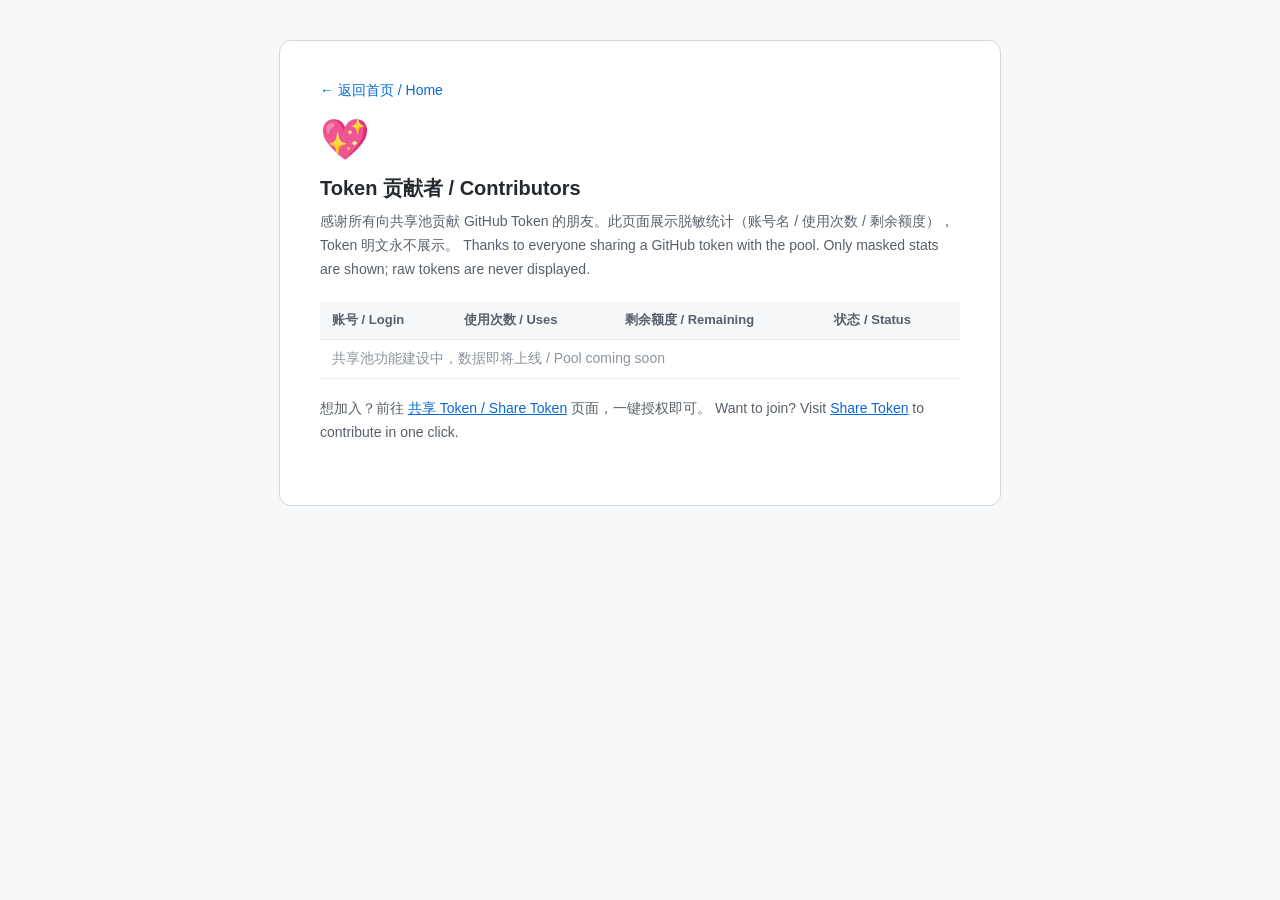
==== public/contributors/index.html @ 2678ccf5 "新增贡献者/共享 Token 占位页 + 首页导航（含数据获取声明）/ add contributors & share placeholder pages with privacy disclosu" ====
<!doctype html>
<html lang="zh-CN">
<head>
<meta charset="utf-8">
<meta name="viewport" content="width=device-width, initial-scale=1">
<title>贡献者 / Contributors — Home Assistant Marketplace</title>
<style>
  body { font-family: -apple-system, "PingFang SC", "Microsoft YaHei", sans-serif; background: #f6f8fa; margin: 0; min-height: 100vh; display: flex; align-items: flex-start; justify-content: center; color: #24292f; }
  .card { background: #fff; border: 1px solid #d0d7de; border-radius: 12px; padding: 40px; max-width: 640px; margin: 40px 24px; width: 100%; }
  .icon { font-size: 40px; }
  h1 { font-size: 20px; margin: 12px 0 8px; }
  p.desc { color: #57606a; line-height: 1.7; margin: 6px 0 20px; font-size: 14px; }
  table { width: 100%; border-collapse: collapse; font-size: 14px; }
  th, td { padding: 10px 12px; border-bottom: 1px solid #eaeef2; text-align: left; }
  th { color: #57606a; font-weight: 600; font-size: 13px; background: #f6f8fa; }
  td a { color: #0969da; text-decoration: none; }
  .muted { color: #8b949e; }
  .pill { display: inline-block; padding: 2px 10px; border-radius: 10px; font-size: 12px; background: #e7f2e8; color: #1a7f37; }
  .pill.low { background: #fff1e5; color: #bc4c00; }
  .back { display: inline-block; margin-bottom: 16px; color: #0969da; text-decoration: none; font-size: 14px; }
</style>
</head>
<body>
<div class="card">
  <a class="back" href="/">← 返回首页 / Home</a>
  <div class="icon">💖</div>
  <h1>Token 贡献者 / Contributors</h1>
  <p class="desc">
    感谢所有向共享池贡献 GitHub Token 的朋友。此页面展示脱敏统计（账号名 / 使用次数 / 剩余额度），Token 明文永不展示。
    Thanks to everyone sharing a GitHub token with the pool. Only masked stats are shown; raw tokens are never displayed.
  </p>
  <table id="tbl">
    <thead>
      <tr><th>账号 / Login</th><th>使用次数 / Uses</th><th>剩余额度 / Remaining</th><th>状态 / Status</th></tr>
    </thead>
    <tbody>
      <tr><td colspan="4" class="muted">共享池功能建设中，数据即将上线 / Pool coming soon</td></tr>
    </tbody>
  </table>
  <p class="desc" style="margin-top:18px">
    想加入？前往 <a href="/share/" style="color:#0969da">共享 Token / Share Token</a> 页面，一键授权即可。
    Want to join? Visit <a href="/share/" style="color:#0969da">Share Token</a> to contribute in one click.
  </p>
</div>
</body>
</html>
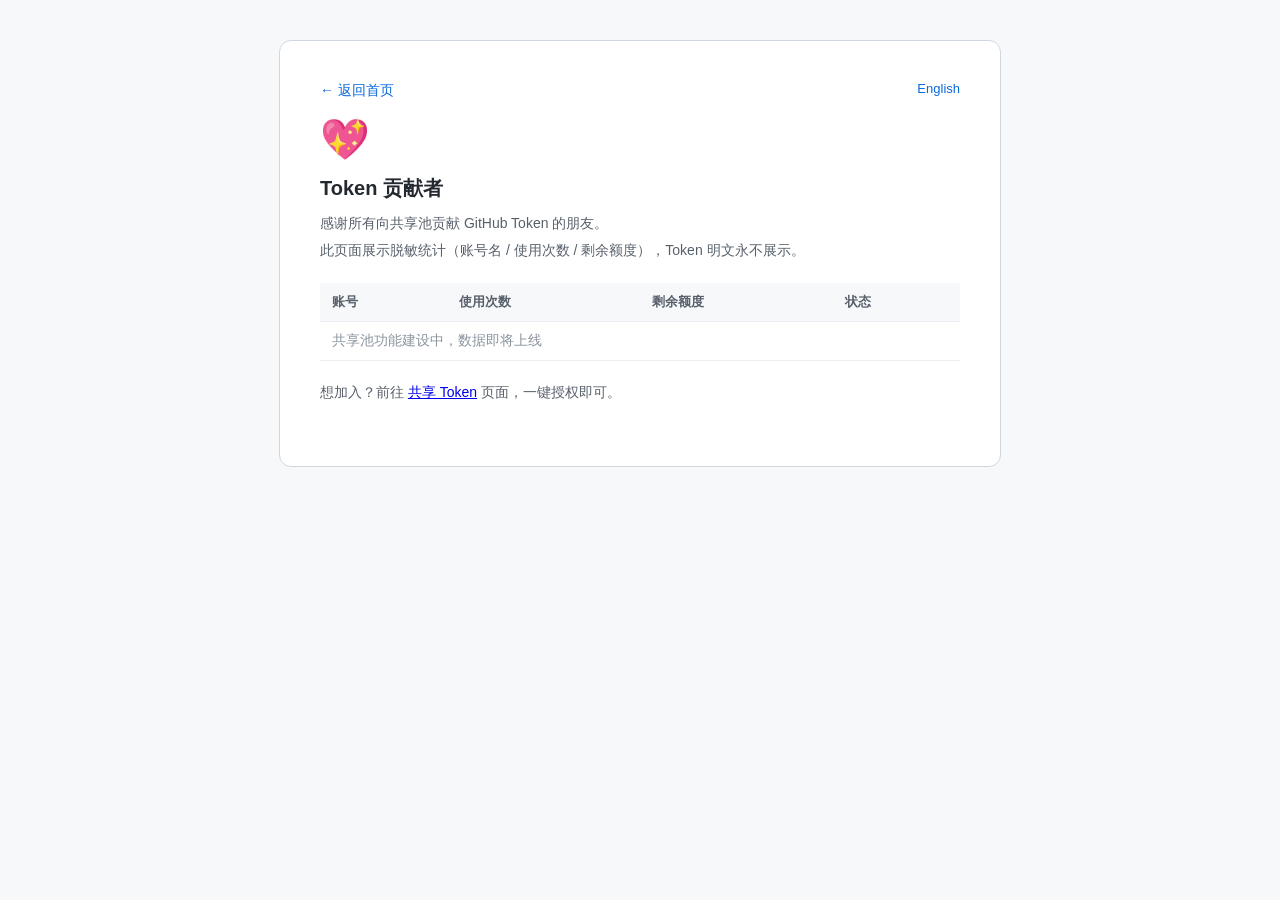
==== commit dd9478ad: "提示语中英文分行显示；贡献者/共享页拆分中英文独立页面 / split zh/en pages, bilingual hints on separate lines" ====
--- a/public/contributors/index.html
+++ b/public/contributors/index.html
@@ -3,13 +3,13 @@
 <head>
 <meta charset="utf-8">
 <meta name="viewport" content="width=device-width, initial-scale=1">
-<title>贡献者 / Contributors — Home Assistant Marketplace</title>
+<title>贡献者 — Home Assistant Marketplace</title>
 <style>
   body { font-family: -apple-system, "PingFang SC", "Microsoft YaHei", sans-serif; background: #f6f8fa; margin: 0; min-height: 100vh; display: flex; align-items: flex-start; justify-content: center; color: #24292f; }
   .card { background: #fff; border: 1px solid #d0d7de; border-radius: 12px; padding: 40px; max-width: 640px; margin: 40px 24px; width: 100%; }
   .icon { font-size: 40px; }
   h1 { font-size: 20px; margin: 12px 0 8px; }
-  p.desc { color: #57606a; line-height: 1.7; margin: 6px 0 20px; font-size: 14px; }
+  p.desc { color: #57606a; line-height: 1.9; margin: 6px 0 20px; font-size: 14px; }
   table { width: 100%; border-collapse: collapse; font-size: 14px; }
   th, td { padding: 10px 12px; border-bottom: 1px solid #eaeef2; text-align: left; }
   th { color: #57606a; font-weight: 600; font-size: 13px; background: #f6f8fa; }
@@ -18,28 +18,30 @@
   .pill { display: inline-block; padding: 2px 10px; border-radius: 10px; font-size: 12px; background: #e7f2e8; color: #1a7f37; }
   .pill.low { background: #fff1e5; color: #bc4c00; }
   .back { display: inline-block; margin-bottom: 16px; color: #0969da; text-decoration: none; font-size: 14px; }
+  .lang { float: right; font-size: 13px; }
+  .lang a { color: #0969da; text-decoration: none; }
 </style>
 </head>
 <body>
 <div class="card">
-  <a class="back" href="/">← 返回首页 / Home</a>
+  <a class="back" href="/">← 返回首页</a>
+  <span class="lang"><a href="en.html">English</a></span>
   <div class="icon">💖</div>
-  <h1>Token 贡献者 / Contributors</h1>
+  <h1>Token 贡献者</h1>
   <p class="desc">
-    感谢所有向共享池贡献 GitHub Token 的朋友。此页面展示脱敏统计（账号名 / 使用次数 / 剩余额度），Token 明文永不展示。
-    Thanks to everyone sharing a GitHub token with the pool. Only masked stats are shown; raw tokens are never displayed.
+    感谢所有向共享池贡献 GitHub Token 的朋友。<br>
+    此页面展示脱敏统计（账号名 / 使用次数 / 剩余额度），Token 明文永不展示。
   </p>
   <table id="tbl">
     <thead>
-      <tr><th>账号 / Login</th><th>使用次数 / Uses</th><th>剩余额度 / Remaining</th><th>状态 / Status</th></tr>
+      <tr><th>账号</th><th>使用次数</th><th>剩余额度</th><th>状态</th></tr>
     </thead>
     <tbody>
-      <tr><td colspan="4" class="muted">共享池功能建设中，数据即将上线 / Pool coming soon</td></tr>
+      <tr><td colspan="4" class="muted">共享池功能建设中，数据即将上线</td></tr>
     </tbody>
   </table>
   <p class="desc" style="margin-top:18px">
-    想加入？前往 <a href="/share/" style="color:#0969da">共享 Token / Share Token</a> 页面，一键授权即可。
-    Want to join? Visit <a href="/share/" style="color:#0969da">Share Token</a> to contribute in one click.
+    想加入？前往 <a href="/share/">共享 Token</a> 页面，一键授权即可。
   </p>
 </div>
 </body>
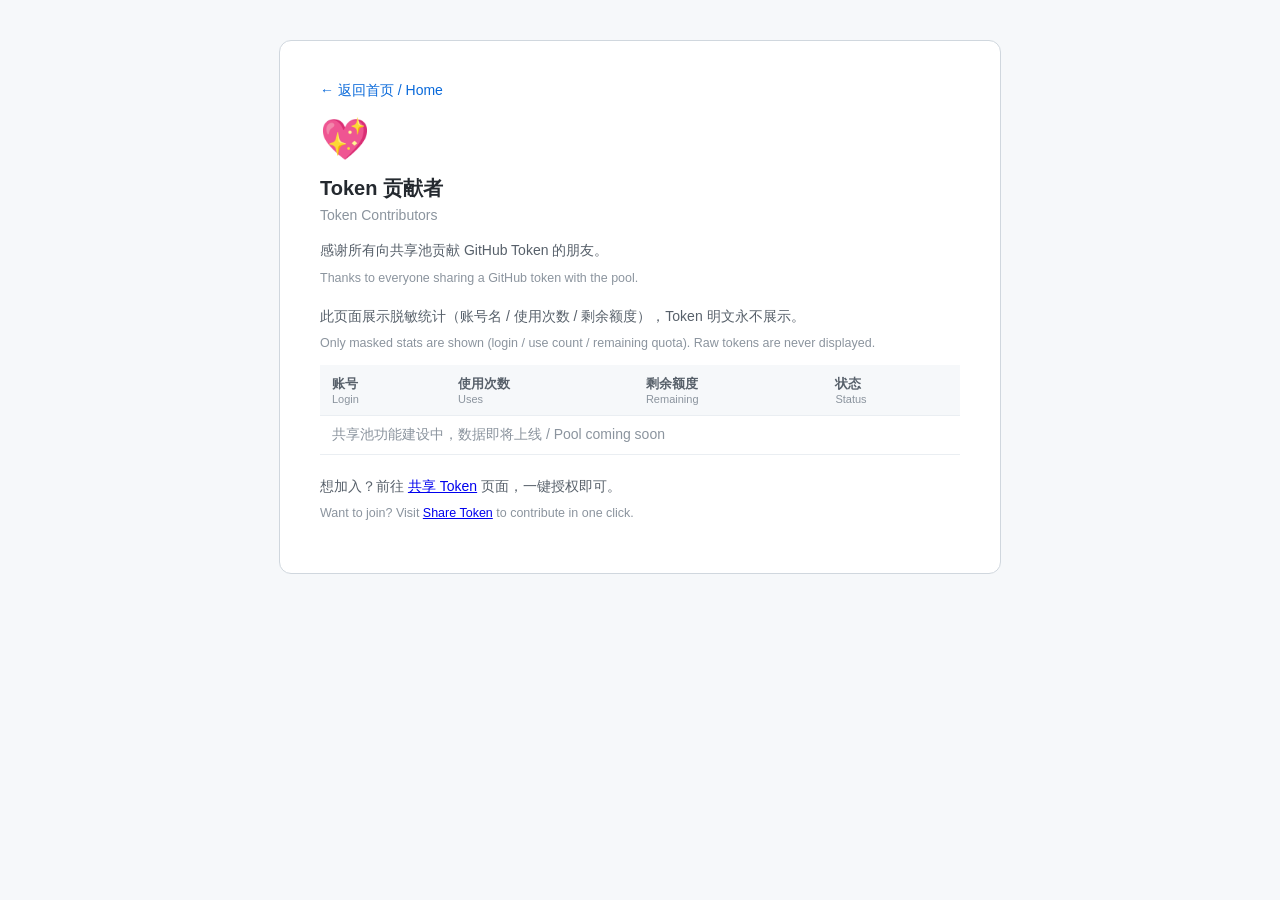
==== commit f42aa2f5: "单页双语排版: 中文段落+英文独立灰字段落, 不再挤在一起 / single-page bilingual: zh paragraph + en gray paragraph" ====
--- a/public/contributors/index.html
+++ b/public/contributors/index.html
@@ -3,46 +3,50 @@
 <head>
 <meta charset="utf-8">
 <meta name="viewport" content="width=device-width, initial-scale=1">
-<title>贡献者 — Home Assistant Marketplace</title>
+<title>贡献者 / Contributors — Home Assistant Marketplace</title>
 <style>
   body { font-family: -apple-system, "PingFang SC", "Microsoft YaHei", sans-serif; background: #f6f8fa; margin: 0; min-height: 100vh; display: flex; align-items: flex-start; justify-content: center; color: #24292f; }
   .card { background: #fff; border: 1px solid #d0d7de; border-radius: 12px; padding: 40px; max-width: 640px; margin: 40px 24px; width: 100%; }
   .icon { font-size: 40px; }
-  h1 { font-size: 20px; margin: 12px 0 8px; }
-  p.desc { color: #57606a; line-height: 1.9; margin: 6px 0 20px; font-size: 14px; }
-  table { width: 100%; border-collapse: collapse; font-size: 14px; }
+  h1 { font-size: 20px; margin: 12px 0 4px; }
+  h1 .en { display: block; font-size: 14px; color: #8b949e; font-weight: 400; margin-top: 5px; }
+  p.desc { color: #57606a; line-height: 1.9; margin: 14px 0 4px; font-size: 14px; }
+  p.desc.en { color: #8b949e; font-size: 12.5px; line-height: 1.7; margin: 0 0 8px; }
+  table { width: 100%; border-collapse: collapse; font-size: 14px; margin-top: 10px; }
   th, td { padding: 10px 12px; border-bottom: 1px solid #eaeef2; text-align: left; }
   th { color: #57606a; font-weight: 600; font-size: 13px; background: #f6f8fa; }
+  th .en { display: block; font-weight: 400; color: #8b949e; font-size: 11px; }
   td a { color: #0969da; text-decoration: none; }
   .muted { color: #8b949e; }
   .pill { display: inline-block; padding: 2px 10px; border-radius: 10px; font-size: 12px; background: #e7f2e8; color: #1a7f37; }
   .pill.low { background: #fff1e5; color: #bc4c00; }
   .back { display: inline-block; margin-bottom: 16px; color: #0969da; text-decoration: none; font-size: 14px; }
-  .lang { float: right; font-size: 13px; }
-  .lang a { color: #0969da; text-decoration: none; }
 </style>
 </head>
 <body>
 <div class="card">
-  <a class="back" href="/">← 返回首页</a>
-  <span class="lang"><a href="en.html">English</a></span>
+  <a class="back" href="/">← 返回首页 / Home</a>
   <div class="icon">💖</div>
-  <h1>Token 贡献者</h1>
-  <p class="desc">
-    感谢所有向共享池贡献 GitHub Token 的朋友。<br>
-    此页面展示脱敏统计（账号名 / 使用次数 / 剩余额度），Token 明文永不展示。
-  </p>
-  <table id="tbl">
+  <h1>Token 贡献者<span class="en">Token Contributors</span></h1>
+  <p class="desc">感谢所有向共享池贡献 GitHub Token 的朋友。</p>
+  <p class="desc en">Thanks to everyone sharing a GitHub token with the pool.</p>
+  <p class="desc">此页面展示脱敏统计（账号名 / 使用次数 / 剩余额度），Token 明文永不展示。</p>
+  <p class="desc en">Only masked stats are shown (login / use count / remaining quota). Raw tokens are never displayed.</p>
+  <table>
     <thead>
-      <tr><th>账号</th><th>使用次数</th><th>剩余额度</th><th>状态</th></tr>
+      <tr>
+        <th>账号<span class="en">Login</span></th>
+        <th>使用次数<span class="en">Uses</span></th>
+        <th>剩余额度<span class="en">Remaining</span></th>
+        <th>状态<span class="en">Status</span></th>
+      </tr>
     </thead>
     <tbody>
-      <tr><td colspan="4" class="muted">共享池功能建设中，数据即将上线</td></tr>
+      <tr><td colspan="4" class="muted">共享池功能建设中，数据即将上线 / Pool coming soon</td></tr>
     </tbody>
   </table>
-  <p class="desc" style="margin-top:18px">
-    想加入？前往 <a href="/share/">共享 Token</a> 页面，一键授权即可。
-  </p>
+  <p class="desc" style="margin-top:18px">想加入？前往 <a href="/share/">共享 Token</a> 页面，一键授权即可。</p>
+  <p class="desc en">Want to join? Visit <a href="/share/">Share Token</a> to contribute in one click.</p>
 </div>
 </body>
 </html>
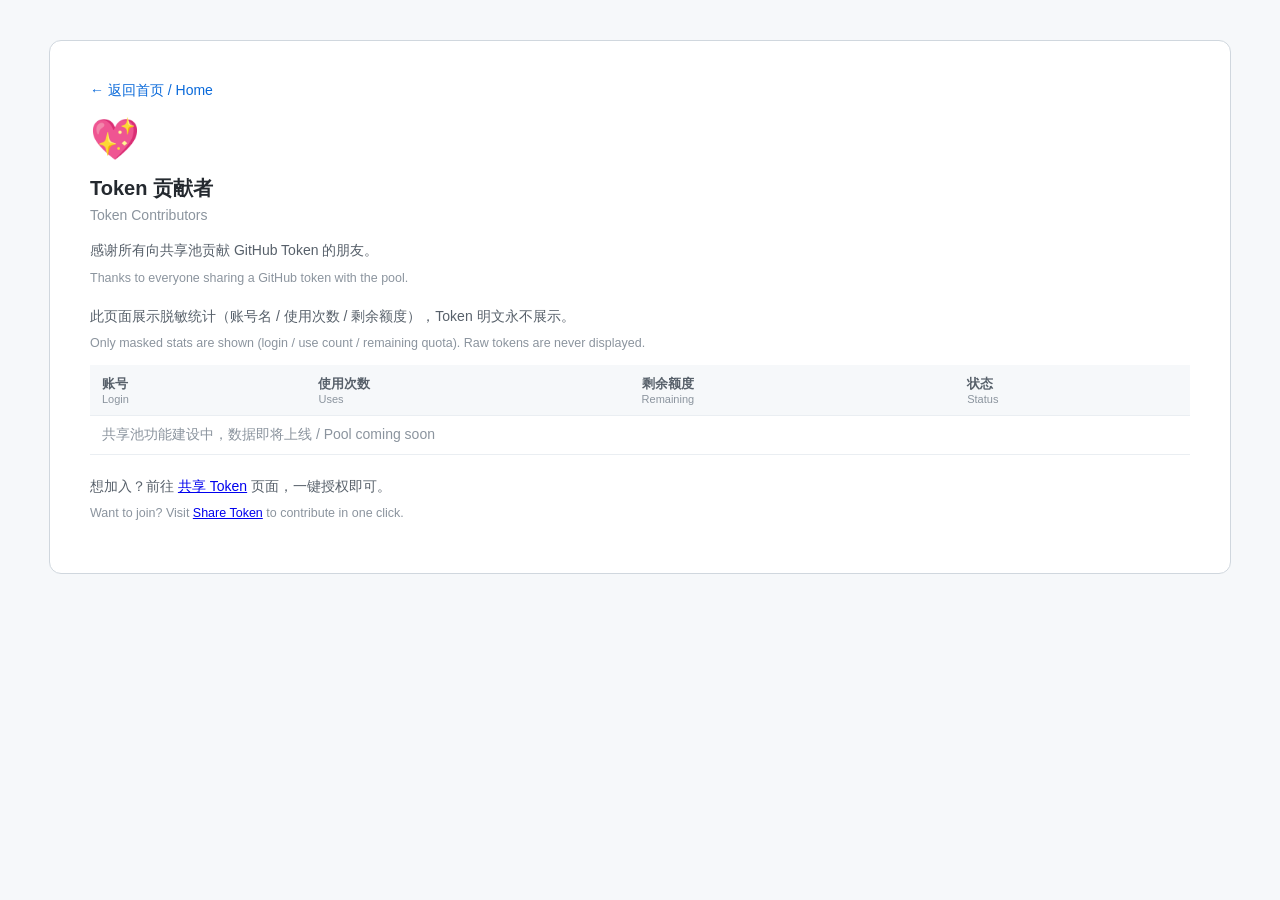
==== commit 9c941a9e: "style: 加宽贡献者与共享页容器 (640→1100px) / style: widen contributors and share page containers (640→1100px)" ====
--- a/public/contributors/index.html
+++ b/public/contributors/index.html
@@ -6,7 +6,7 @@
 <title>贡献者 / Contributors — Home Assistant Marketplace</title>
 <style>
   body { font-family: -apple-system, "PingFang SC", "Microsoft YaHei", sans-serif; background: #f6f8fa; margin: 0; min-height: 100vh; display: flex; align-items: flex-start; justify-content: center; color: #24292f; }
-  .card { background: #fff; border: 1px solid #d0d7de; border-radius: 12px; padding: 40px; max-width: 640px; margin: 40px 24px; width: 100%; }
+  .card { background: #fff; border: 1px solid #d0d7de; border-radius: 12px; padding: 40px; max-width: 1100px; margin: 40px 24px; width: 100%; }
   .icon { font-size: 40px; }
   h1 { font-size: 20px; margin: 12px 0 4px; }
   h1 .en { display: block; font-size: 14px; color: #8b949e; font-weight: 400; margin-top: 5px; }
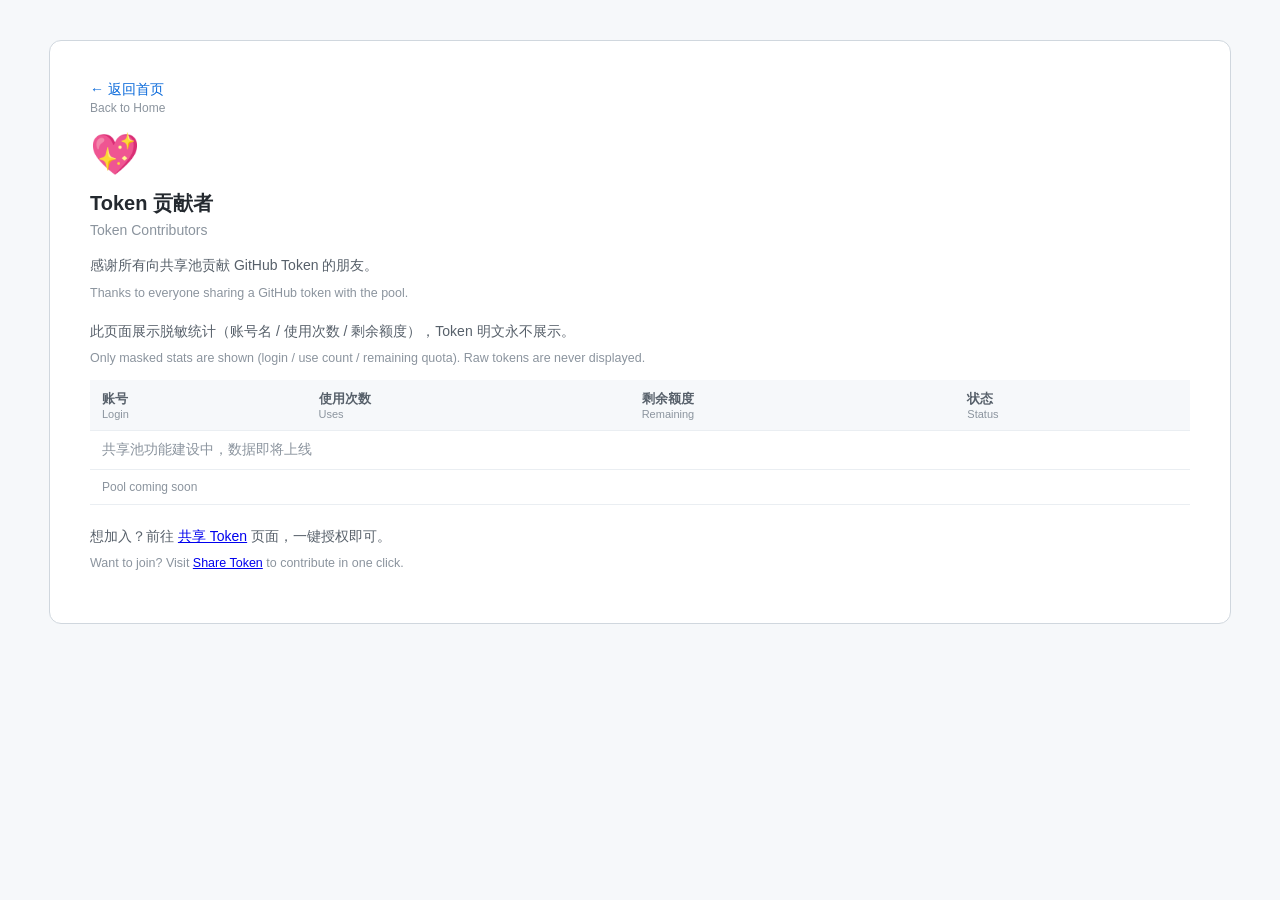
==== commit 159e9e16: "style: 全站中英文分行统一 (返回链接/提示行/表格占位/首页导航) / style: split all zh/en text onto separate lines site-wide (b" ====
--- a/public/contributors/index.html
+++ b/public/contributors/index.html
@@ -21,11 +21,13 @@
   .pill { display: inline-block; padding: 2px 10px; border-radius: 10px; font-size: 12px; background: #e7f2e8; color: #1a7f37; }
   .pill.low { background: #fff1e5; color: #bc4c00; }
   .back { display: inline-block; margin-bottom: 16px; color: #0969da; text-decoration: none; font-size: 14px; }
+  .back .step-en { display: block; font-size: 12px; color: #8b949e; margin-top: 2px; }
+  td.step-en { font-size: 12px; color: #8b949e; }
 </style>
 </head>
 <body>
 <div class="card">
-  <a class="back" href="/">← 返回首页 / Home</a>
+  <a class="back" href="/">← 返回首页<span class="step-en">Back to Home</span></a>
   <div class="icon">💖</div>
   <h1>Token 贡献者<span class="en">Token Contributors</span></h1>
   <p class="desc">感谢所有向共享池贡献 GitHub Token 的朋友。</p>
@@ -42,7 +44,8 @@
       </tr>
     </thead>
     <tbody>
-      <tr><td colspan="4" class="muted">共享池功能建设中，数据即将上线 / Pool coming soon</td></tr>
+      <tr><td colspan="4" class="muted">共享池功能建设中，数据即将上线</td></tr>
+      <tr><td colspan="4" class="muted step-en" style="border-top:none">Pool coming soon</td></tr>
     </tbody>
   </table>
   <p class="desc" style="margin-top:18px">想加入？前往 <a href="/share/">共享 Token</a> 页面，一键授权即可。</p>
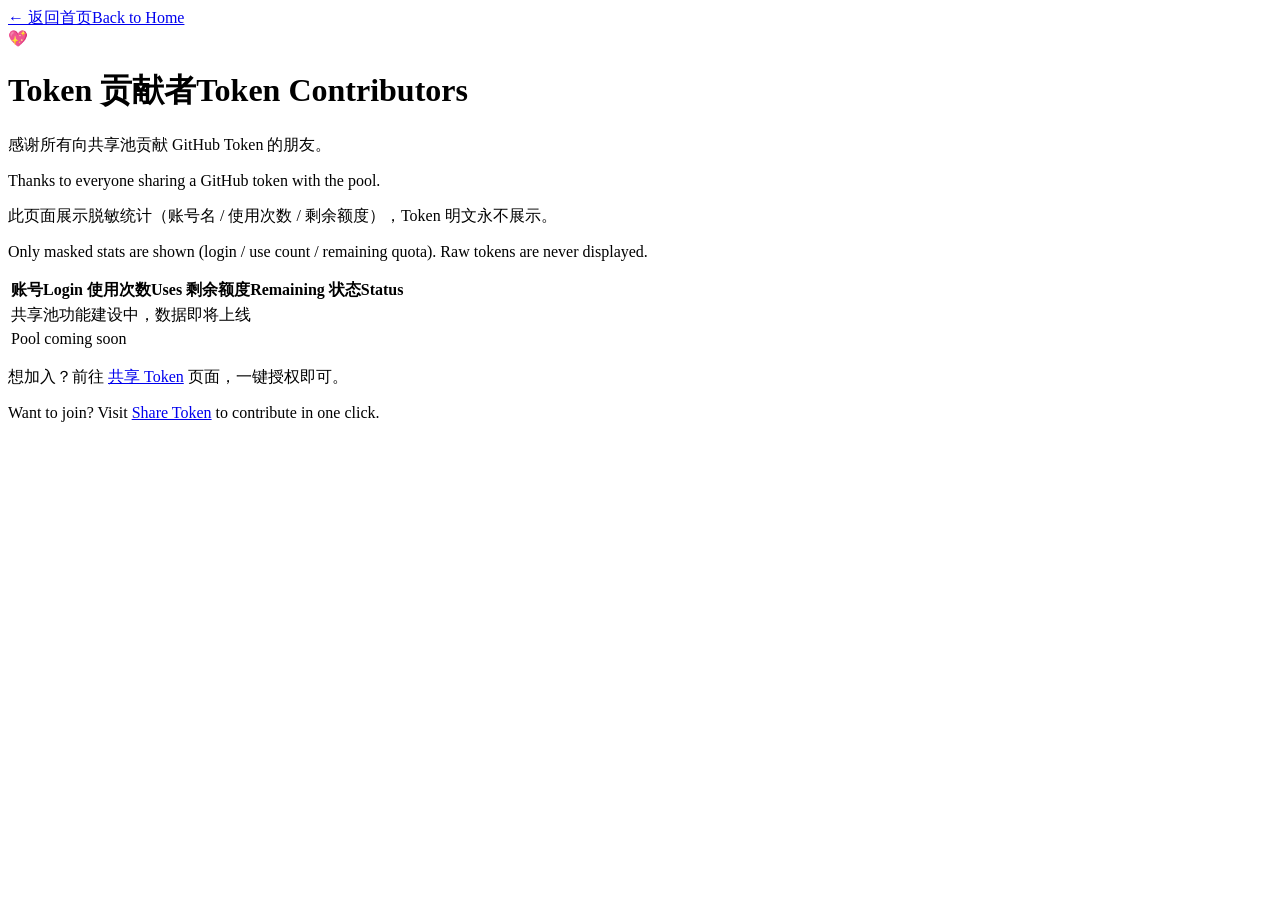
==== commit 7ff90f66: "refactor: 全站样式统一抽离到 /assets/site.css, 页面零内联样式 / refactor: extract all shared styles to /assets/site." ====
--- a/public/contributors/index.html
+++ b/public/contributors/index.html
@@ -4,26 +4,7 @@
 <meta charset="utf-8">
 <meta name="viewport" content="width=device-width, initial-scale=1">
 <title>贡献者 / Contributors — Home Assistant Marketplace</title>
-<style>
-  body { font-family: -apple-system, "PingFang SC", "Microsoft YaHei", sans-serif; background: #f6f8fa; margin: 0; min-height: 100vh; display: flex; align-items: flex-start; justify-content: center; color: #24292f; }
-  .card { background: #fff; border: 1px solid #d0d7de; border-radius: 12px; padding: 40px; max-width: 1100px; margin: 40px 24px; width: 100%; }
-  .icon { font-size: 40px; }
-  h1 { font-size: 20px; margin: 12px 0 4px; }
-  h1 .en { display: block; font-size: 14px; color: #8b949e; font-weight: 400; margin-top: 5px; }
-  p.desc { color: #57606a; line-height: 1.9; margin: 14px 0 4px; font-size: 14px; }
-  p.desc.en { color: #8b949e; font-size: 12.5px; line-height: 1.7; margin: 0 0 8px; }
-  table { width: 100%; border-collapse: collapse; font-size: 14px; margin-top: 10px; }
-  th, td { padding: 10px 12px; border-bottom: 1px solid #eaeef2; text-align: left; }
-  th { color: #57606a; font-weight: 600; font-size: 13px; background: #f6f8fa; }
-  th .en { display: block; font-weight: 400; color: #8b949e; font-size: 11px; }
-  td a { color: #0969da; text-decoration: none; }
-  .muted { color: #8b949e; }
-  .pill { display: inline-block; padding: 2px 10px; border-radius: 10px; font-size: 12px; background: #e7f2e8; color: #1a7f37; }
-  .pill.low { background: #fff1e5; color: #bc4c00; }
-  .back { display: inline-block; margin-bottom: 16px; color: #0969da; text-decoration: none; font-size: 14px; }
-  .back .step-en { display: block; font-size: 12px; color: #8b949e; margin-top: 2px; }
-  td.step-en { font-size: 12px; color: #8b949e; }
-</style>
+<link rel="stylesheet" href="/assets/site.css">
 </head>
 <body>
 <div class="card">
@@ -45,10 +26,10 @@
     </thead>
     <tbody>
       <tr><td colspan="4" class="muted">共享池功能建设中，数据即将上线</td></tr>
-      <tr><td colspan="4" class="muted step-en" style="border-top:none">Pool coming soon</td></tr>
+      <tr><td colspan="4" class="muted step-en no-top-border">Pool coming soon</td></tr>
     </tbody>
   </table>
-  <p class="desc" style="margin-top:18px">想加入？前往 <a href="/share/">共享 Token</a> 页面，一键授权即可。</p>
+  <p class="desc join">想加入？前往 <a href="/share/">共享 Token</a> 页面，一键授权即可。</p>
   <p class="desc en">Want to join? Visit <a href="/share/">Share Token</a> to contribute in one click.</p>
 </div>
 </body>
